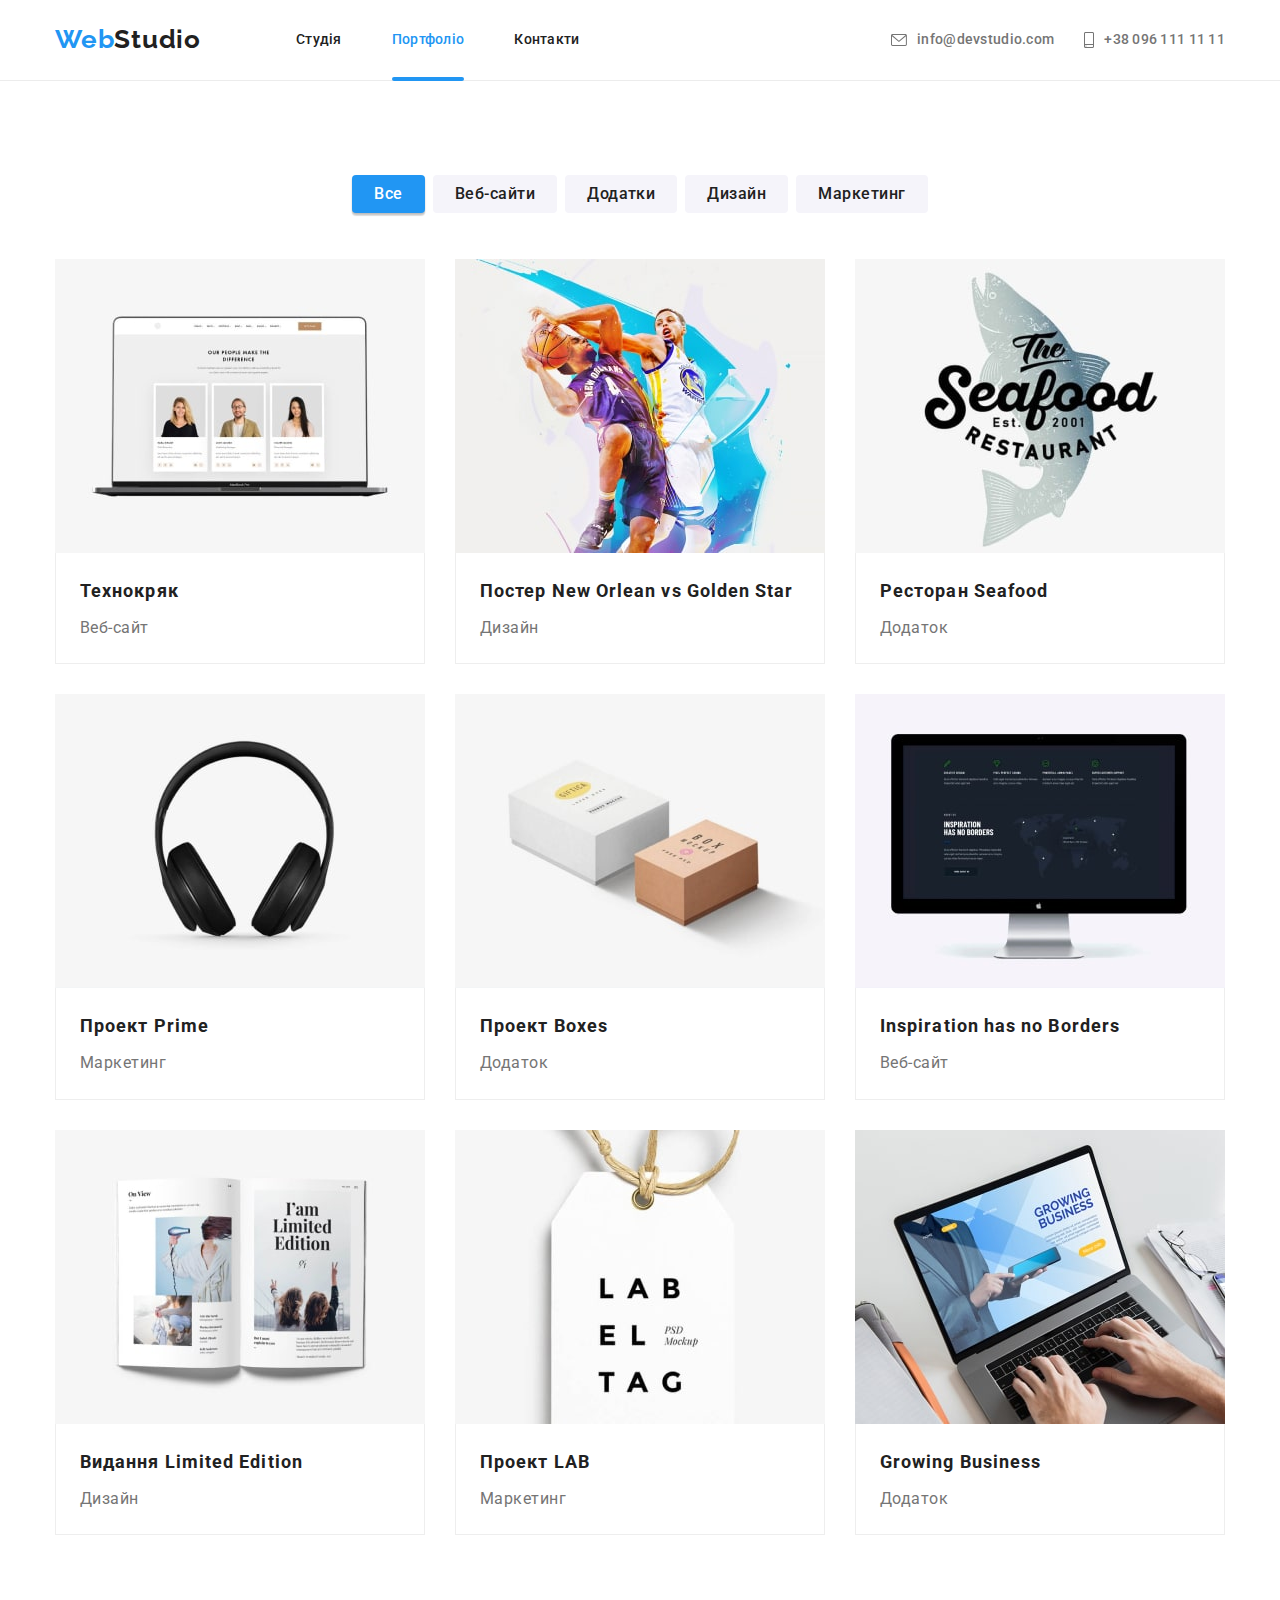
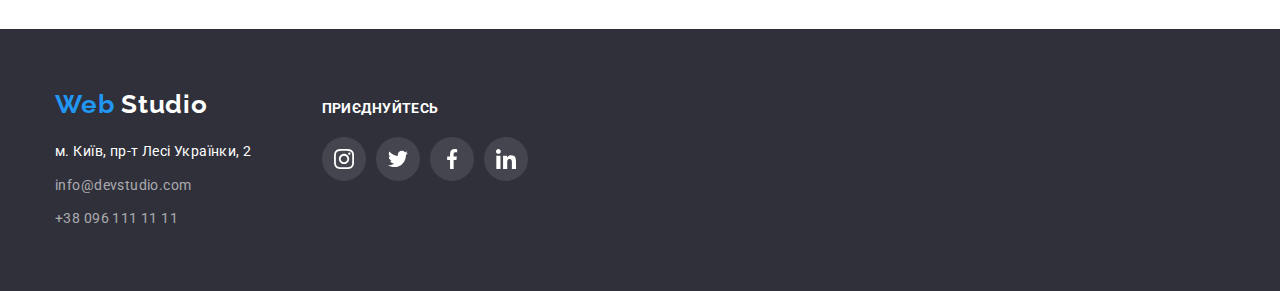
==== portfolio.html @ 866832ad "add markup" ====
<!DOCTYPE html>
<html lang="en">

<head>
    <meta charset="UTF-8" />
    <meta http-equiv="X-UA-Compatible" content="IE=edge" />
    <meta name="viewport" content="width=device-width, initial-scale=1.0" />
    <link rel="preconnect" href="https://fonts.googleapis.com" />
    <link rel="preconnect" href="https://fonts.gstatic.com" crossorigin />
    <link href="https://fonts.googleapis.com/css2?family=Raleway:wght@700&family=Roboto:wght@400;500;700;900&display=swap" rel="stylesheet" />
    <title>WebStudio-Portfolio</title>
    <link rel="stylesheet" href="https://cdnjs.cloudflare.com/ajax/libs/modern-normalize/1.1.0/modern-normalize.min.css" />

    <link rel="stylesheet" href="./css/styles.css" />
</head>

<body>
    <!-- Header -->
    <header class="header">
        <!-- Navigation -->
        <div class="container nav-container">
            <nav class="nav">
                <a href="./index.html" class="logo-header link">
                        Web<span class="logo-header-span">Studio</span>
                    </a>
                <ul class="nav-list list">
                    <li class="nav-item">
                        <a href="./index.html" class="nav-link link">
                                Студія
                            </a>
                    </li>
                    <li class="nav-item">
                        <a href="./portfolio.html" class="nav-link current link">
                                Портфоліо
                            </a>
                    </li>
                    <li class="nav-item">
                        <a href="#" class="nav-link link"> Контакти </a>
                    </li>
                </ul>
            </nav>

            <ul class="contact-nav list">
                <li class="contact-item">
                    <a href="mailto:info@devstudio.com" class="contact-link link">
                        <svg class="icon-header" width="16" height="12">
                                <use
                                    href="./images/icons.svg#icon-envelope"
                                ></use>
                            </svg> info@devstudio.com
                    </a>
                </li>
                <li class="contact-item">
                    <a href="tel:+380961111111" class="contact-link link">
                        <svg class="icon-header" width="10" height="16">
                                <use
                                    href="./images/icons.svg#icon-smartphone"
                                ></use>
                            </svg> +38 096 111 11 11
                    </a>
                </li>
            </ul>
        </div>
    </header>
    <!-- Main Content -->
    <main class="portfolio-main">
        <section class="portfolio section">
            <div class="container">
                <h1 class="visually-hidden">Портфоліо</h1>
                <ul class="filters list">
                    <li class="filters-item">
                        <button type="button" class="portfolio-btn current-btn">
                                Все
                            </button>
                    </li>
                    <li class="filters-item">
                        <button type="button" class="portfolio-btn">
                                Веб-сайти
                            </button>
                    </li>
                    <li class="filters-item">
                        <button type="button" class="portfolio-btn">
                                Додатки
                            </button>
                    </li>
                    <li class="filters-item">
                        <button type="button" class="portfolio-btn">
                                Дизайн
                            </button>
                    </li>
                    <li class="filters-item">
                        <button type="button" class="portfolio-btn">
                                Маркетинг
                            </button>
                    </li>
                </ul>

                <ul class="projects list">
                    <li class="projects-item">
                        <a href="" class="project-link link">
                            <div class="project-card">
                                <img src="./images/portfolio-img-1.jpg" alt="Пример веб-сайта" class="projects-photo" width="370" height="294" />
                                <p class="project-text">
                                    Ресурс пропонує комплексні пропозиції з різним рівнем функціоналу та сервісів. Все це дозволить відвідувачу отримати вичерпні відомості про компанію чи приватну особу.
                                </p>
                            </div>
                            <div class="item-wrap">
                                <h2 class="title">Технокряк</h2>
                                <p class="text">Веб-сайт</p>
                            </div>
                        </a>
                    </li>
                    <li class="projects-item">
                        <a href="" class="project-link link">
                            <div class="project-card">
                                <img src="./images/portfolio-img-2.jpg" alt="Баскетбольный постер" class="projects-photo" width="370" height="294" />
                                <p class="project-text">
                                    Lorem ipsum dolor sit amet consectetur adipisicing elit. Aut reiciendis tempore officiis id ipsa, fugiat similique ipsam voluptatum dolorem aperiam.
                                </p>
                            </div>
                            <div class="item-wrap">
                                <h2 class="title">
                                    Постер New Orlean vs Golden Star
                                </h2>
                                <p class="text">Дизайн</p>
                            </div>
                        </a>
                    </li>
                    <li class="projects-item">
                        <a href="" class="project-link link">
                            <div class="project-card">
                                <img src="./images/portfolio-img-3.jpg" alt="Лого ресторана Seafood" class="projects-photo" width="370" height="294" />
                                <p class="project-text">
                                    Lorem ipsum dolor sit amet consectetur adipisicing elit. Veniam sint aliquam nesciunt qui eveniet ea voluptatibus nostrum maxime dicta tempore?
                                </p>
                            </div>
                            <div class="item-wrap">
                                <h2 class="title">Ресторан Seafood</h2>
                                <p class="text">Додаток</p>
                            </div>
                        </a>
                    </li>
                    <li class="projects-item">
                        <a href="" class="project-link link">
                            <div class="project-card">
                                <img src="./images/portfolio-img-4.jpg" alt="Фото наушников" class="projects-photo" width="370" height="294" />
                                <p class="project-text">
                                    Lorem, ipsum dolor sit amet consectetur adipisicing elit. Cumque voluptates tempora odio nesciunt nostrum doloribus ex illo, laudantium quis odit.
                                </p>
                            </div>
                            <div class="item-wrap">
                                <h2 class="title">Проект Prime</h2>
                                <p class="text">Маркетинг</p>
                            </div>
                        </a>
                    </li>
                    <li class="projects-item">
                        <a href="" class="project-link link">
                            <div class="project-card">
                                <img src="./images/portfolio-img-5.jpg" alt="Фото коробок" class="projects-photo" width="370" height="294" />
                                <p class="project-text">
                                    Lorem ipsum dolor sit amet, consectetur adipisicing elit. Veniam delectus ipsam quidem, facilis similique aliquam commodi quis provident magni temporibus.
                                </p>
                            </div>
                            <div class="item-wrap">
                                <h2 class="title">Проект Boxes</h2>
                                <p class="text">Додаток</p>
                            </div>
                        </a>
                    </li>
                    <li class="projects-item">
                        <a href="" class="project-link link">
                            <div class="project-card">
                                <img src="./images/portfolio-img-6.jpg" alt="Монитор с открытым сайтом" class="projects-photo" width="370" height="294" />
                                <p class="project-text">
                                    Lorem ipsum dolor sit amet consectetur adipisicing elit. Rem quae aut veniam, odio dignissimos sed corrupti totam labore sint officiis!
                                </p>
                            </div>
                            <div class="item-wrap">
                                <h2 class="title">
                                    Inspiration has no Borders
                                </h2>
                                <p class="text">Веб-сайт</p>
                            </div>
                        </a>
                    </li>
                    <li class="projects-item">
                        <a href="" class="project-link link">
                            <div class="project-card">
                                <img src="./images/portfolio-img-7.jpg" alt="Фото открытого журнала" class="projects-photo" width="370" height="294" />
                                <p class="project-text">
                                    Lorem ipsum dolor sit, amet consectetur adipisicing elit. Temporibus odio numquam ipsam molestiae itaque pariatur vel quas fuga, ad nihil!
                                </p>
                            </div>
                            <div class="item-wrap">
                                <h2 class="title">
                                    Видання Limited Edition
                                </h2>
                                <p class="text">Дизайн</p>
                            </div>
                        </a>
                    </li>
                    <li class="projects-item">
                        <a href="" class="project-link link">
                            <div class="project-card">
                                <img src="./images/portfolio-img-8.jpg" alt="Бумажный ценник" class="projects-photo" width="370" height="294" />
                                <p class="project-text">
                                    Lorem ipsum dolor sit amet consectetur adipisicing elit. Explicabo exercitationem rem omnis. Doloremque dolorem eligendi eveniet adipisci cum voluptatem iusto!
                                </p>
                            </div>
                            <div class="item-wrap">
                                <h2 class="title">Проект LAB</h2>
                                <p class="text">Маркетинг</p>
                            </div>
                        </a>
                    </li>
                    <li class="projects-item">
                        <a href="" class="project-link link">
                            <div class="project-card">
                                <img src="./images/portfolio-img-9.jpg" alt="Мужские руки и ноутбук" class="projects-photo" width="370" height="294" />
                                <p class="project-text">
                                    Lorem ipsum dolor sit amet consectetur adipisicing elit. Eligendi magnam cupiditate consectetur sapiente voluptate facilis aspernatur nemo placeat quaerat et!
                                </p>
                            </div>
                            <div class="item-wrap">
                                <h2 class="title">Growing Business</h2>
                                <p class="text">Додаток</p>
                            </div>
                        </a>
                    </li>
                </ul>
            </div>
        </section>
    </main>
    <!-- Footer -->
    <footer class="footer">
        <div class="container">
            <div class="footer-wrap">
                <div class="adress-wrap">
                    <address class="address">
                            <a href="./index.html" class="logo-footer link">
                                Web
                                <span class="logo-footer-span">Studio</span>
                            </a>
                            <ul class="contacts list">
                                <li class="contacts-item">
                                    <a
                                        href="https://goo.gl/maps/u7yBzn2zctHJCY1Q6"
                                        target="_blank"
                                        class="post-address link"
                                        rel="noreferrer noopener nofollow "
                                    >
                                        м. Київ, пр-т Лесі Українки, 2
                                    </a>
                                </li>
                                <li class="contacts-item">
                                    <a
                                        href="mailto:info@devstudio.com "
                                        class="contact-item-link link"
                                    >
                                        info@devstudio.com
                                    </a>
                                </li>
                                <li class="contacts-item">
                                    <a
                                        href="tel:+380961111111"
                                        class="contact-item-link link"
                                    >
                                        +38 096 111 11 11
                                    </a>
                                </li>
                            </ul>
                        </address>
                </div>
                <div class="footer-soc-wrap">
                    <h2 class="footer-soc-title title">Приєднуйтесь</h2>
                    <ul class="footer-soc list">
                        <li class="footer-soc-item">
                            <a href="" class="footer-soc-link link">
                                <svg class="footer-soc-icon" width="20" height="20">
                                        <use
                                            href="./images/icons.svg#icon-instagram"
                                        ></use>
                                    </svg>
                            </a>
                        </li>
                        <li class="footer-soc-item">
                            <a href="" class="footer-soc-link link">
                                <svg class="footer-soc-icon" width="20" height="20">
                                        <use
                                            href="./images/icons.svg#icon-twitter"
                                        ></use>
                                    </svg>
                            </a>
                        </li>
                        <li class="footer-soc-item">
                            <a href="" class="footer-soc-link link">
                                <svg class="footer-soc-icon" width="20" height="20">
                                        <use
                                            href="./images/icons.svg#icon-facebook"
                                        ></use>
                                    </svg>
                            </a>
                        </li>
                        <li class="footer-soc-item">
                            <a href="" class="footer-soc-link link">
                                <svg class="footer-soc-icon" width="20" height="20">
                                        <use
                                            href="./images/icons.svg#icon-linkedin"
                                        ></use>
                                    </svg>
                            </a>
                        </li>
                    </ul>
                </div>
            </div>
        </div>
    </footer>
</body>

</html>
---- css/styles.css ----
:root {
    --brand-color: #2196f3;
    --btn-hover: #188ce8;
    --main-color: #212121;
    --second-color: #757575;
    --accent-color: #ffffff;
    --background: #2f303a;
    --foot-color: rgba(255, 255, 255, 0.6);
    --portfolio-bcg-color: #f5f4fa;
    --icon-social-color: #afb1b8;
    --backdrop-color: rgba(0, 0, 0, 0.2);
    --overflow-color: rgba(33, 150, 243, 0.9);
    --timing-duration: 250ms;
    --timing-function: cubic-bezier(0.4, 0, 0.2, 1);
}

body {
    font-family: "Roboto", sans-serif;
    font-style: normal;
    font-size: 14px;
    color: var(--main-color);
}

h1,
h2,
h3,
h4,
h5,
h6,
p {
    margin-top: 0;
    margin-bottom: 0;
}

ul,
ol {
    margin: 0;
    padding-left: 0;
}

img {
    display: block;
    max-width: 100%;
    height: auto;
}

.link {
    text-decoration: none;
    padding: 0;
}

.list {
    list-style: none;
}

.section {
    padding-top: 94px;
    padding-bottom: 94px;
}

.container {
    width: 100%;
    max-width: 1200px;
    padding-left: 15px;
    padding-right: 15px;
    margin: 0 auto;
}


/* Header */

.header {
    border-bottom: 1px solid #ececec;
}

.logo-header {
    font-family: "Raleway", sans-serif;
    font-style: Bold;
    font-weight: 700;
    font-size: 26px;
    line-height: 1.2;
    letter-spacing: 0.03em;
    color: var(--brand-color);
    padding: 24px 0 25px;
}

.logo-header-span {
    color: var(--main-color);
}

.nav-container {
    display: flex;
    align-items: center;
}

.nav {
    display: flex;
    align-items: center;
}

.nav-list {
    font-weight: 500;
    line-height: 1.14;
    letter-spacing: 0.02em;
    margin-left: 95px;
    display: flex;
    gap: 50px;
}

.nav-list .nav-item:last-child {
    margin-right: 0;
}

.contact-nav {
    margin-left: auto;
    display: flex;
    justify-content: space-between;
    gap: 30px;
}

.contact-link {
    font-weight: 500;
    line-height: 1.14;
    letter-spacing: 0.02em;
    color: var(--second-color);
    display: flex;
    align-items: center;
    padding: 10px 0;
    transition: color var(--timing-duration) var(--timing-function);
}

.icon-header {
    margin-right: 10px;
    fill: currentColor;
}

.nav-link {
    color: var(--main-color);
    display: inline-block;
    padding: 32px 0;
    transition: color var(--timing-duration) var(--timing-function);
}

.current {
    color: var(--brand-color);
    position: relative;
}

.current::after {
    position: absolute;
    content: "";
    width: 100%;
    height: 4px;
    border-radius: 2px;
    background-color: currentColor;
    left: 0;
    bottom: -1px;
}

.nav-link:hover,
.contact-link:hover,
.contact-item-link:hover,
.post-address:hover,
.nav-link:focus,
.contact-link:focus,
.contact-item-link:focus,
.post-address:focus {
    color: var(--brand-color);
}


/* Main */

.hero {
    max-width: 1600px;
    margin: 0 auto;
    background-image: linear-gradient(rgba(47, 48, 58, 0.4), rgba(47, 48, 58, 0.4)), url(../images/main-section-Img.jpg);
    background-repeat: no-repeat;
    background-size: cover;
    background-position: center;
    text-align: center;
    padding: 200px 0;
}

.hero-title {
    margin-bottom: 35px;
    font-weight: 900;
    font-size: 44px;
    line-height: 1.36;
    text-align: center;
    letter-spacing: 0.06em;
    text-transform: uppercase;
    color: var(--accent-color);
}

.btn-primary {
    background: var(--brand-color);
    box-shadow: 0px 4px 4px rgba(0, 0, 0, 0.15);
    border-radius: 4px;
    font-family: inherit;
    font-style: normal;
    font-weight: 700;
    font-size: 16px;
    line-height: 1.9;
    text-align: center;
    letter-spacing: 0.06em;
    color: var(--accent-color);
    padding: 10px 32px;
    transition: background-color var(--timing-duration) var(--timing-function);
}

.btn-primary:hover,
.btn-primary:focus {
    background-color: var(--btn-hover);
}

.backdrop {
    position: fixed;
    top: 0;
    left: 0;
    width: 100%;
    height: 100%;
    background-color: var(--backdrop-color);
    opacity: 1;
    transition: opacity var(--timing-duration) var(--timing-function), visibility var(--timing-duration) var(--timing-function);
}

.backdrop.is-hidden {
    visibility: hidden;
    opacity: 0;
    pointer-events: none;
}

.backdrop.is-hidden .modal {
    transform: translate(-50%, -50%) scale(0);
}

.modal {
    position: absolute;
    top: 50%;
    left: 50%;
    width: 528px;
    min-height: 581px;
    background-color: var(--accent-color);
    box-shadow: 0px 1px 3px rgba(0, 0, 0, 0.12), 0px 1px 1px rgba(0, 0, 0, 0.14), 0px 2px 1px rgba(0, 0, 0, 0.2);
    border-radius: 4px;
    transform: translate(-50%, -50%) scale(1);
    transition: transform var(--timing-duration) var(--timing-function);
}

.btn-close {
    position: absolute;
    display: flex;
    align-items: center;
    width: 30px;
    height: 30px;
    right: 8px;
    top: 8px;
    border-radius: 50%;
    background: var(--accent-color);
    border: 1px solid rgba(0, 0, 0, 0.1);
}


/* Features */

.features-list {
    display: flex;
    gap: 30px;
}

.visually-hidden {
    position: absolute;
    width: 1px;
    height: 1px;
    margin: -1px;
    border: 0;
    padding: 0;
    white-space: nowrap;
    clip-path: inset(100%);
    clip: rect(0 0 0 0);
    overflow: hidden;
}

.icon-thumb {
    display: flex;
    justify-content: center;
    align-items: center;
    height: 120px;
    margin-bottom: 30px;
    background: #f5f4fa;
    border-radius: 4px;
}

.features-list .title {
    font-size: 14px;
    font-weight: 700;
    line-height: 1.14;
    letter-spacing: 0.03em;
    text-transform: uppercase;
    margin-bottom: 10px;
}

.features-list .text {
    font-weight: 400;
    line-height: 1.7;
    letter-spacing: 0.03em;
    color: var(--second-color);
}


/* What we do */

.work {
    padding-top: 0;
}

.work-title {
    margin-bottom: 50px;
}

.work-list {
    display: flex;
    justify-content: center;
    gap: 30px;
}

.work-thumb {
    position: relative;
}

.work-subtitle {
    position: absolute;
    padding: 27px 0;
    font-weight: 700;
    font-size: 14px;
    line-height: 1.14;
    text-align: center;
    letter-spacing: 0.03em;
    text-transform: uppercase;
    color: var(--accent-color);
    width: 100%;
    height: 70px;
    background: rgba(47, 48, 58, 0.8);
    bottom: 0;
}


/* Our team */

.our-team {
    background-color: var(--portfolio-bcg-color);
}

.our-team-title {
    margin-bottom: 50px;
}

.team-list {
    display: flex;
    gap: 30px;
}

.team-item {
    /* margin-right: auto; */
    background: #ffffff;
    box-shadow: 0px 1px 3px rgba(0, 0, 0, 0.12), 0px 1px 1px rgba(0, 0, 0, 0.14), 0px 2px 1px rgba(0, 0, 0, 0.2);
    border-radius: 0px 0px 4px 4px;
}

.work-title,
.hero-title,
.our-team-title,
.clients-title {
    font-weight: 700;
    font-size: 36px;
    line-height: 1.17;
    text-align: center;
    letter-spacing: 0.03em;
}

.team-wrap {
    padding: 30px 32px;
}

.team-list .title {
    font-weight: 500;
    font-size: 16px;
    line-height: 1.19;
    text-align: center;
    letter-spacing: 0.03em;
    margin-bottom: 10px;
}

.team-list .text {
    font-weight: 400;
    font-size: 16px;
    line-height: 1.19;
    text-align: center;
    letter-spacing: 0.03em;
    color: var(--second-color);
    margin-bottom: 16px;
}

.team-soc {
    display: flex;
    justify-content: center;
    gap: 10px;
}

.team-soc-link {
    width: 44px;
    height: 44px;
    border-radius: 50%;
    background-color: var(--accent-color);
    display: flex;
    align-items: center;
    justify-content: center;
    color: var(--icon-social-color);
    transition: background-color var(--timing-duration) var(--timing-function), color var(--timing-duration) var(--timing-function);
}

.team-soc-icon {
    fill: currentColor;
}

.team-soc-link:hover {
    background-color: var(--brand-color);
    color: var(--accent-color);
}


/* Clients */

.clients-list {
    display: flex;
    gap: 30px;
    justify-content: center;
    margin-top: 50px;
}

.clients-link {
    width: 170px;
    height: 92px;
    border: 1px solid var(--icon-social-color);
    border-radius: 4px;
    color: var(--icon-social-color);
    display: flex;
    align-items: center;
    justify-content: center;
    transition: color var(--timing-duration) var(--timing-function), border var(--timing-duration) var(--timing-function);
}

.icon-client {
    fill: currentColor;
}

.clients-link:hover,
.client-link:focus {
    color: var(--brand-color);
    border: 1px solid var(--brand-color);
}


/* Footer */

.footer {
    padding: 60px 0;
    background-color: var(--background);
}

.address {
    font-style: normal;
}

.logo-footer {
    font-family: "Raleway", sans-serif;
    font-weight: 700;
    font-size: 26px;
    line-height: 1.19;
    letter-spacing: 0.03em;
    color: var(--brand-color);
    padding: 0;
}

.logo-footer-span {
    color: var(--accent-color);
}

.contacts {
    margin-top: 20px;
}

.contacts .contacts-item {
    margin-bottom: 10px;
}

.contacts .contacts-item:last-child {
    margin-bottom: 0;
}

.post-address {
    font-weight: 400;
    line-height: 1.7;
    letter-spacing: 0.03em;
    color: var(--accent-color);
    padding: 0;
}

.contact-item-link {
    font-weight: 400;
    line-height: 1.7;
    letter-spacing: 0.03em;
    color: var(--foot-color);
    padding: 0;
}

.footer-soc-title {
    font-weight: 700;
    font-size: 14px;
    line-height: 1.14;
    letter-spacing: 0.03em;
    text-transform: uppercase;
    color: var(--accent-color);
    margin-bottom: 20px;
}

.footer-soc {
    display: flex;
    gap: 10px;
}

.footer-soc-link {
    width: 44px;
    height: 44px;
    border-radius: 50%;
    background-color: rgba(255, 255, 255, 0.1);
    display: flex;
    align-items: center;
    justify-content: center;
    color: var(--accent-color);
    transition: background-color var(--timing-duration) var(--timing-function);
}

.footer-soc-icon {
    fill: currentColor;
}

.footer-soc-link:hover,
.footer-soc-link:focus {
    background-color: var(--brand-color);
}

.footer-soc-wrap {
    margin-top: 12px;
}

.footer-wrap {
    display: flex;
    gap: 70px;
}


/* portfolio css */

.filters {
    display: flex;
    justify-content: center;
    margin-bottom: 46px;
    gap: 8px;
}

.portfolio-btn {
    color: var(--main-color);
    background-color: var(--portfolio-bcg-color);
    border-radius: 4px;
    border-style: none;
    font-family: inherit;
    font-style: normal;
    font-weight: 500;
    font-size: 16px;
    line-height: 1.6;
    text-align: center;
    letter-spacing: 0.03em;
    cursor: pointer;
    padding: 6px 22px;
    transition: background-color var(--timing-duration) var(--timing-function), color var(--timing-duration) var(--timing-function), box-shadow var(--timing-duration) var(--timing-function);
}

.portfolio-btn:hover,
.portfolio-btn:focus,
.current-btn {
    background-color: var(--brand-color);
    color: var(--accent-color);
    box-shadow: 0px 3px 1px rgba(0, 0, 0, 0.1), 0px 1px 2px rgba(0, 0, 0, 0.08), 0px 2px 2px rgba(0, 0, 0, 0.12);
}

.projects .title {
    font-weight: 700;
    font-size: 18px;
    line-height: 2;
    letter-spacing: 0.06em;
    margin-bottom: 4px;
    color: var(--main-color);
}

.projects .text {
    font-weight: 400;
    font-size: 16px;
    line-height: 1.9;
    letter-spacing: 0.03em;
    color: var(--second-color);
}

.projects {
    display: flex;
    flex-wrap: wrap;
    gap: 30px;
}

.projects-item {
    width: calc((100% - 60px) / 3);
}

.project-card {
    position: relative;
    overflow: hidden;
}

.project-text {
    display: flex;
    align-items: center;
    top: 0;
    left: 0;
    position: absolute;
    font-weight: 400;
    font-size: 18px;
    line-height: 2;
    letter-spacing: 0.03em;
    padding: 63px 24px;
    color: var(--accent-color);
    background-color: var(--overflow-color);
    width: 100%;
    height: 100%;
    transform: translateY(100%);
    transition: transform var(--timing-duration) var(--timing-function);
}

.item-wrap {
    border-bottom: 1px solid #eeeeee;
    border-left: 1px solid #eeeeee;
    border-right: 1px solid #eeeeee;
    padding: 20px 24px;
}

.project-link {
    display: block;
    padding: 0;
    transition: box-shadow var(--timing-duration) var(--timing-function);
}

.project-link:hover,
.project-link:focus {
    box-shadow: 0px 1px 1px rgba(0, 0, 0, 0.12), 0px 4px 4px rgba(0, 0, 0, 0.06), 1px 4px 6px rgba(0, 0, 0, 0.16);
}

.projects-item:hover .project-text {
    transform: translateY(0%);
}
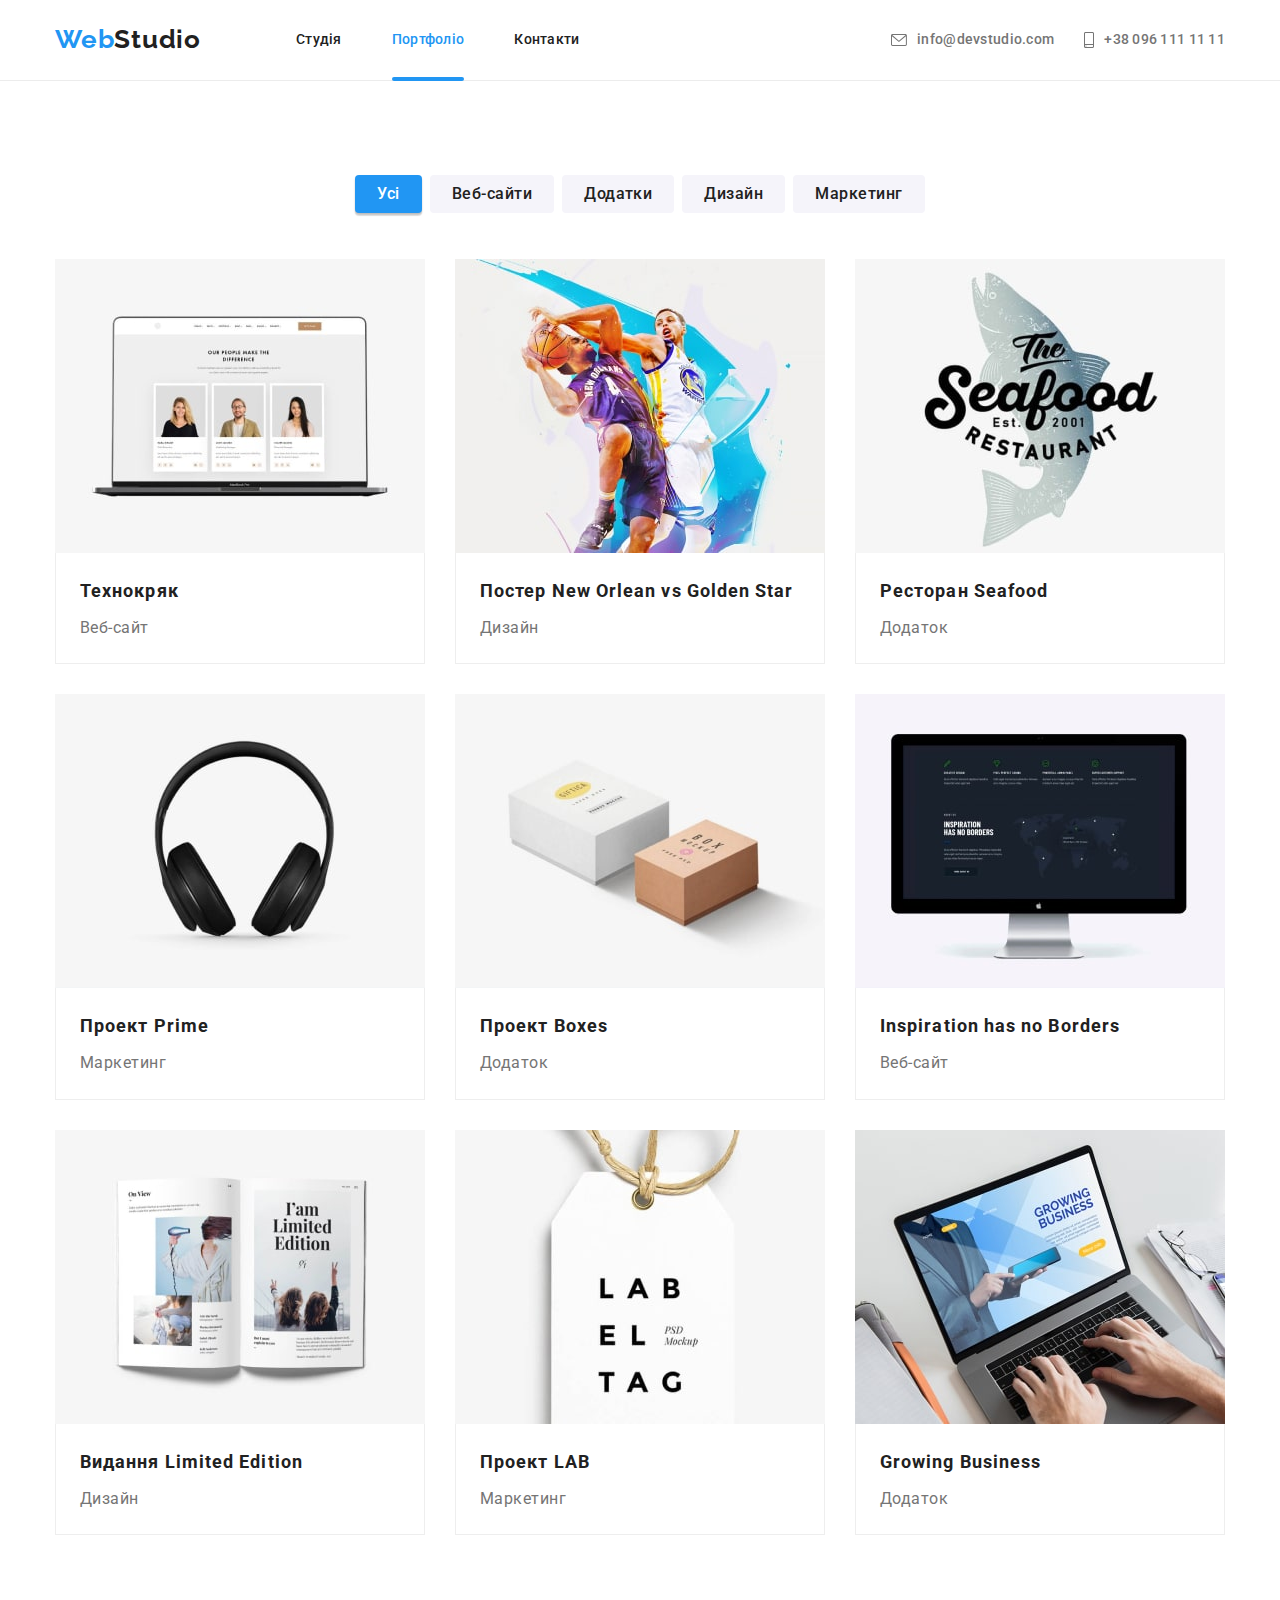
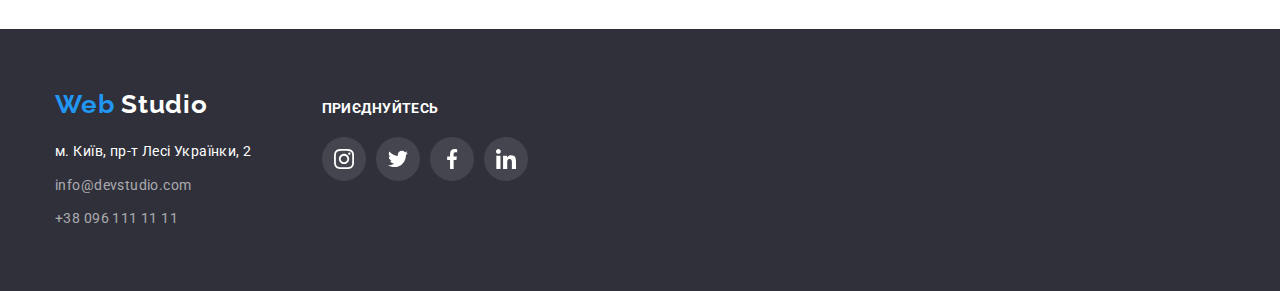
==== commit e8d9ae28: "Update portfolio.html" ====
--- a/portfolio.html
+++ b/portfolio.html
@@ -20,19 +20,13 @@
         <!-- Navigation -->
         <div class="container nav-container">
             <nav class="nav">
-                <a href="./index.html" class="logo-header link">
-                        Web<span class="logo-header-span">Studio</span>
-                    </a>
+                <a href="./index.html" class="logo-header link"> Web<span class="logo-header-span">Studio</span> </a>
                 <ul class="nav-list list">
                     <li class="nav-item">
-                        <a href="./index.html" class="nav-link link">
-                                Студія
-                            </a>
+                        <a href="./index.html" class="nav-link link"> Студія </a>
                     </li>
                     <li class="nav-item">
-                        <a href="./portfolio.html" class="nav-link current link">
-                                Портфоліо
-                            </a>
+                        <a href="./portfolio.html" class="nav-link current link"> Портфоліо </a>
                     </li>
                     <li class="nav-item">
                         <a href="#" class="nav-link link"> Контакти </a>
@@ -44,19 +38,15 @@
                 <li class="contact-item">
                     <a href="mailto:info@devstudio.com" class="contact-link link">
                         <svg class="icon-header" width="16" height="12">
-                                <use
-                                    href="./images/icons.svg#icon-envelope"
-                                ></use>
-                            </svg> info@devstudio.com
+                <use href="./images/icons.svg#icon-envelope"></use>
+              </svg> info@devstudio.com
                     </a>
                 </li>
                 <li class="contact-item">
                     <a href="tel:+380961111111" class="contact-link link">
                         <svg class="icon-header" width="10" height="16">
-                                <use
-                                    href="./images/icons.svg#icon-smartphone"
-                                ></use>
-                            </svg> +38 096 111 11 11
+                <use href="./images/icons.svg#icon-smartphone"></use>
+              </svg> +38 096 111 11 11
                     </a>
                 </li>
             </ul>
@@ -69,29 +59,19 @@
                 <h1 class="visually-hidden">Портфоліо</h1>
                 <ul class="filters list">
                     <li class="filters-item">
-                        <button type="button" class="portfolio-btn current-btn">
-                                Все
-                            </button>
-                    </li>
-                    <li class="filters-item">
-                        <button type="button" class="portfolio-btn">
-                                Веб-сайти
-                            </button>
-                    </li>
-                    <li class="filters-item">
-                        <button type="button" class="portfolio-btn">
-                                Додатки
-                            </button>
-                    </li>
-                    <li class="filters-item">
-                        <button type="button" class="portfolio-btn">
-                                Дизайн
-                            </button>
-                    </li>
-                    <li class="filters-item">
-                        <button type="button" class="portfolio-btn">
-                                Маркетинг
-                            </button>
+                        <button type="button" class="portfolio-btn current-btn">Усі</button>
+                    </li>
+                    <li class="filters-item">
+                        <button type="button" class="portfolio-btn">Веб-сайти</button>
+                    </li>
+                    <li class="filters-item">
+                        <button type="button" class="portfolio-btn">Додатки</button>
+                    </li>
+                    <li class="filters-item">
+                        <button type="button" class="portfolio-btn">Дизайн</button>
+                    </li>
+                    <li class="filters-item">
+                        <button type="button" class="portfolio-btn">Маркетинг</button>
                     </li>
                 </ul>
 
@@ -119,9 +99,7 @@
                                 </p>
                             </div>
                             <div class="item-wrap">
-                                <h2 class="title">
-                                    Постер New Orlean vs Golden Star
-                                </h2>
+                                <h2 class="title">Постер New Orlean vs Golden Star</h2>
                                 <p class="text">Дизайн</p>
                             </div>
                         </a>
@@ -177,9 +155,7 @@
                                 </p>
                             </div>
                             <div class="item-wrap">
-                                <h2 class="title">
-                                    Inspiration has no Borders
-                                </h2>
+                                <h2 class="title">Inspiration has no Borders</h2>
                                 <p class="text">Веб-сайт</p>
                             </div>
                         </a>
@@ -193,9 +169,7 @@
                                 </p>
                             </div>
                             <div class="item-wrap">
-                                <h2 class="title">
-                                    Видання Limited Edition
-                                </h2>
+                                <h2 class="title">Видання Limited Edition</h2>
                                 <p class="text">Дизайн</p>
                             </div>
                         </a>
@@ -238,39 +212,29 @@
             <div class="footer-wrap">
                 <div class="adress-wrap">
                     <address class="address">
-                            <a href="./index.html" class="logo-footer link">
-                                Web
-                                <span class="logo-footer-span">Studio</span>
-                            </a>
-                            <ul class="contacts list">
-                                <li class="contacts-item">
-                                    <a
-                                        href="https://goo.gl/maps/u7yBzn2zctHJCY1Q6"
-                                        target="_blank"
-                                        class="post-address link"
-                                        rel="noreferrer noopener nofollow "
-                                    >
-                                        м. Київ, пр-т Лесі Українки, 2
-                                    </a>
-                                </li>
-                                <li class="contacts-item">
-                                    <a
-                                        href="mailto:info@devstudio.com "
-                                        class="contact-item-link link"
-                                    >
-                                        info@devstudio.com
-                                    </a>
-                                </li>
-                                <li class="contacts-item">
-                                    <a
-                                        href="tel:+380961111111"
-                                        class="contact-item-link link"
-                                    >
-                                        +38 096 111 11 11
-                                    </a>
-                                </li>
-                            </ul>
-                        </address>
+              <a href="./index.html" class="logo-footer link">
+                Web
+                <span class="logo-footer-span">Studio</span>
+              </a>
+              <ul class="contacts list">
+                <li class="contacts-item">
+                  <a
+                    href="https://goo.gl/maps/u7yBzn2zctHJCY1Q6"
+                    target="_blank"
+                    class="post-address link"
+                    rel="noreferrer noopener nofollow "
+                  >
+                    м. Київ, пр-т Лесі Українки, 2
+                  </a>
+                </li>
+                <li class="contacts-item">
+                  <a href="mailto:info@devstudio.com " class="contact-item-link link"> info@devstudio.com </a>
+                </li>
+                <li class="contacts-item">
+                  <a href="tel:+380961111111" class="contact-item-link link"> +38 096 111 11 11 </a>
+                </li>
+              </ul>
+            </address>
                 </div>
                 <div class="footer-soc-wrap">
                     <h2 class="footer-soc-title title">Приєднуйтесь</h2>
@@ -278,37 +242,29 @@
                         <li class="footer-soc-item">
                             <a href="" class="footer-soc-link link">
                                 <svg class="footer-soc-icon" width="20" height="20">
-                                        <use
-                                            href="./images/icons.svg#icon-instagram"
-                                        ></use>
-                                    </svg>
-                            </a>
-                        </li>
-                        <li class="footer-soc-item">
-                            <a href="" class="footer-soc-link link">
-                                <svg class="footer-soc-icon" width="20" height="20">
-                                        <use
-                                            href="./images/icons.svg#icon-twitter"
-                                        ></use>
-                                    </svg>
-                            </a>
-                        </li>
-                        <li class="footer-soc-item">
-                            <a href="" class="footer-soc-link link">
-                                <svg class="footer-soc-icon" width="20" height="20">
-                                        <use
-                                            href="./images/icons.svg#icon-facebook"
-                                        ></use>
-                                    </svg>
-                            </a>
-                        </li>
-                        <li class="footer-soc-item">
-                            <a href="" class="footer-soc-link link">
-                                <svg class="footer-soc-icon" width="20" height="20">
-                                        <use
-                                            href="./images/icons.svg#icon-linkedin"
-                                        ></use>
-                                    </svg>
+                    <use href="./images/icons.svg#icon-instagram"></use>
+                  </svg>
+                            </a>
+                        </li>
+                        <li class="footer-soc-item">
+                            <a href="" class="footer-soc-link link">
+                                <svg class="footer-soc-icon" width="20" height="20">
+                    <use href="./images/icons.svg#icon-twitter"></use>
+                  </svg>
+                            </a>
+                        </li>
+                        <li class="footer-soc-item">
+                            <a href="" class="footer-soc-link link">
+                                <svg class="footer-soc-icon" width="20" height="20">
+                    <use href="./images/icons.svg#icon-facebook"></use>
+                  </svg>
+                            </a>
+                        </li>
+                        <li class="footer-soc-item">
+                            <a href="" class="footer-soc-link link">
+                                <svg class="footer-soc-icon" width="20" height="20">
+                    <use href="./images/icons.svg#icon-linkedin"></use>
+                  </svg>
                             </a>
                         </li>
                     </ul>
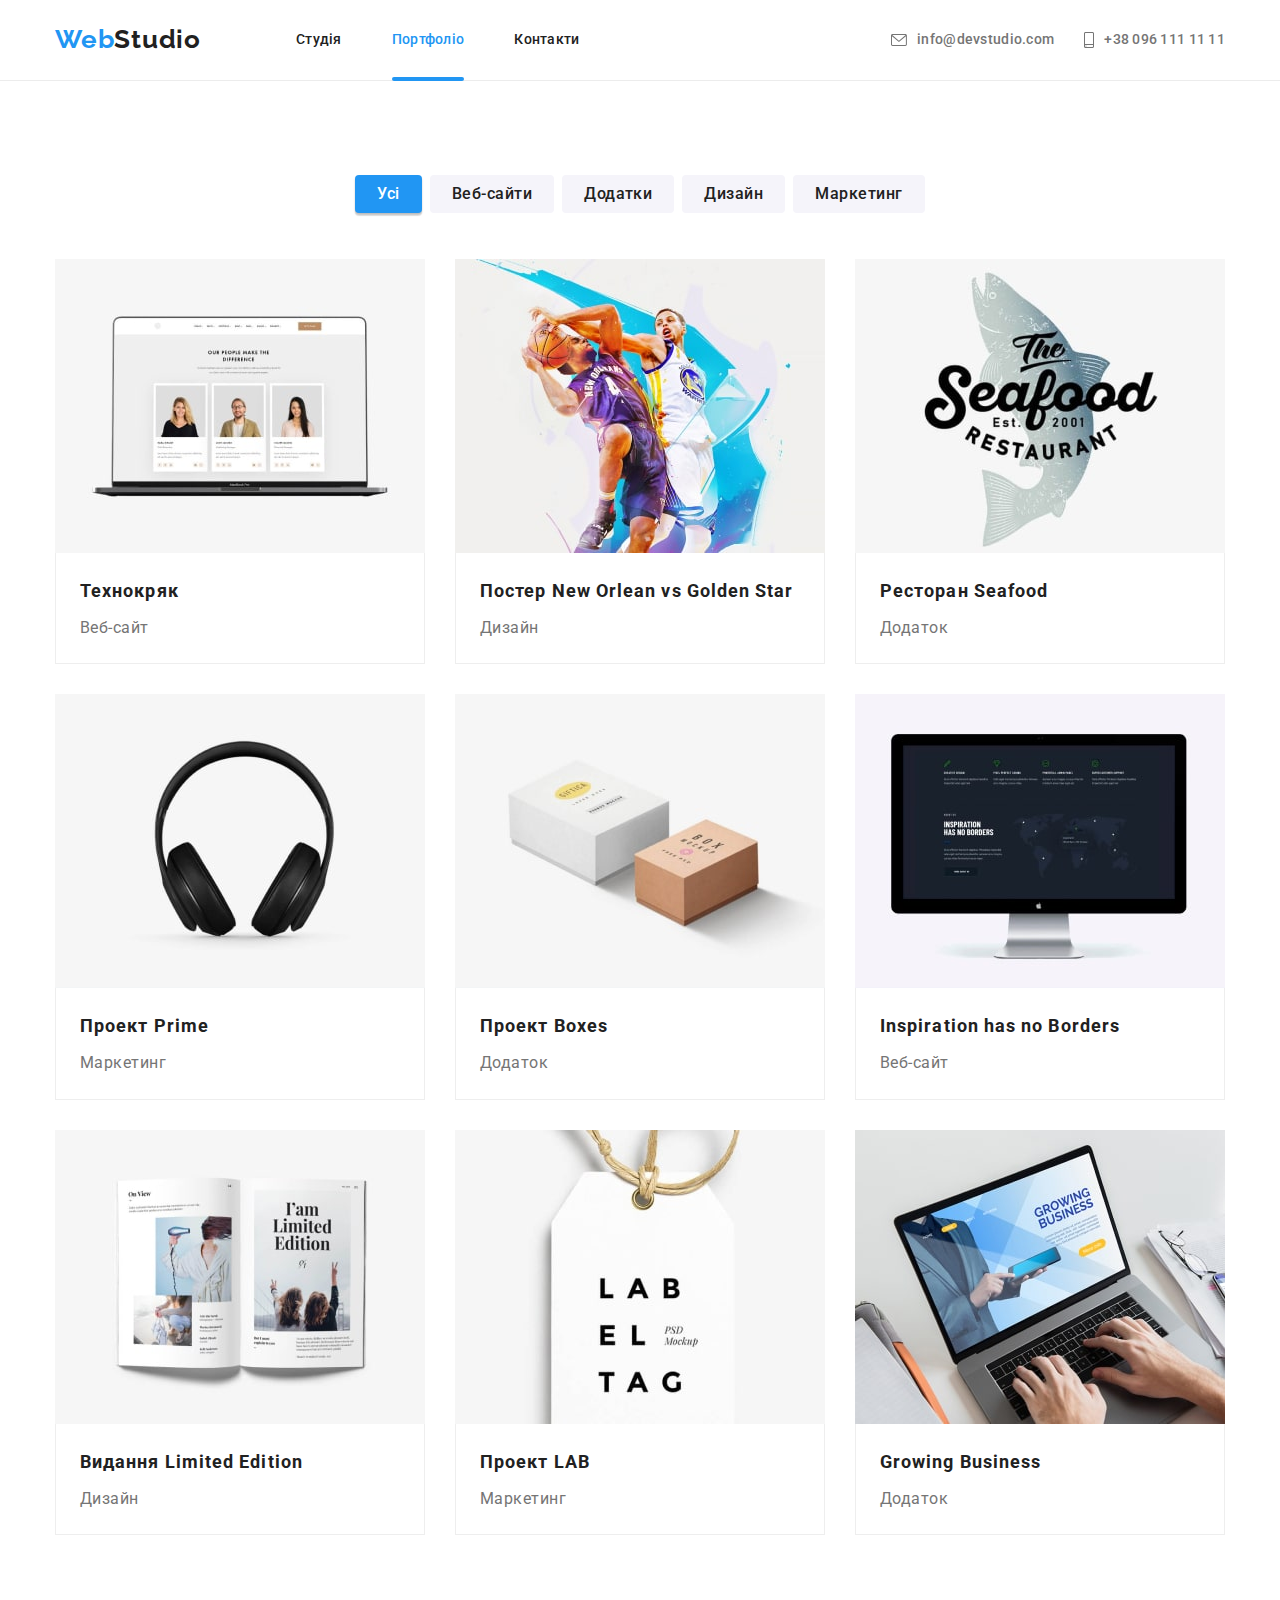
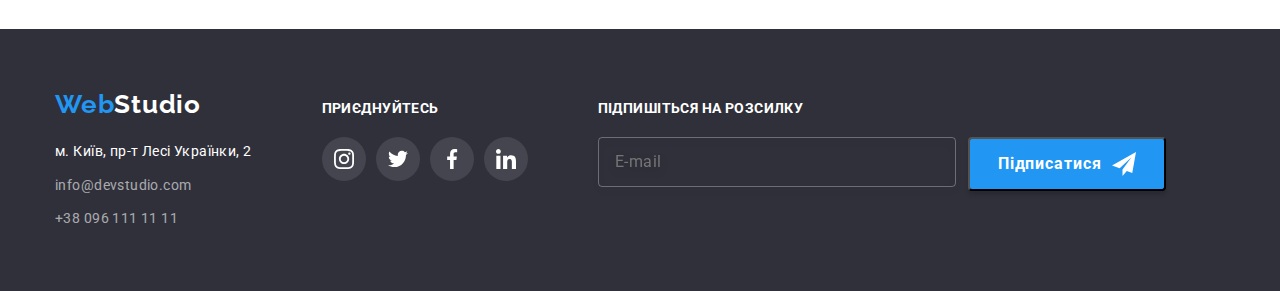
==== commit cd8eb072: "add subscribe form in footer" ====
--- a/portfolio.html
+++ b/portfolio.html
@@ -212,10 +212,7 @@
             <div class="footer-wrap">
                 <div class="adress-wrap">
                     <address class="address">
-              <a href="./index.html" class="logo-footer link">
-                Web
-                <span class="logo-footer-span">Studio</span>
-              </a>
+              <a href="./index.html" class="logo-footer link"> Web<span class="logo-footer-span">Studio</span> </a>
               <ul class="contacts list">
                 <li class="contacts-item">
                   <a
@@ -269,6 +266,22 @@
                         </li>
                     </ul>
                 </div>
+                <div class="subscribe-wrap">
+                    <h2 class="subscribe-title">Підпишіться на розсилку</h2>
+                    <ul class="subscribe-form list">
+                        <li class="subcribe-item">
+                            <input class="email-input" type="text" placeholder="E-mail" />
+                        </li>
+                        <li class="subscribe-item">
+                            <button class="btn-send" type="button">
+                  Підписатися
+                  <svg class="btn-send-icon" width="24" height="24">
+                    <use href="./images/icons.svg#icon-icon-send"></use>
+                  </svg>
+                </button>
+                        </li>
+                    </ul>
+                </div>
             </div>
         </div>
     </footer>
--- a/css/styles.css
+++ b/css/styles.css
@@ -515,7 +515,8 @@
     padding: 0;
 }
 
-.footer-soc-title {
+.footer-soc-title,
+.subscribe-title {
     font-weight: 700;
     font-size: 14px;
     line-height: 1.14;
@@ -558,6 +559,72 @@
 .footer-wrap {
     display: flex;
     gap: 70px;
+}
+
+.subscribe-wrap {
+    margin-top: 12px;
+}
+
+.subscribe-form {
+    display: flex;
+    gap: 12px;
+    margin-top: 20px;
+}
+
+.email-input {
+    width: 358px;
+    height: 50px;
+    border: 1px solid rgba(255, 255, 255, 0.3);
+    filter: drop-shadow(0px 4px 4px rgba(0, 0, 0, 0.15));
+    border-radius: 4px;
+    font-family: inherit;
+    font-style: normal;
+    font-weight: 400;
+    font-size: 16px;
+    line-height: 1.25;
+    letter-spacing: 0.03em;
+    color: rgba(255, 255, 255, 0.6);
+    background-color: transparent;
+    display: flex;
+    align-items: center;
+    padding-left: 16px;
+}
+
+
+/* .email-input :active {
+    border: 1px solid rgba(33, 150, 243, 0);
+    filter: drop-shadow(0px 4px 4px rgba(0, 0, 0, 0.15));
+    border-radius: 4px;
+} */
+
+.btn-send {
+    background-color: var(--brand-color);
+    box-shadow: 0px 4px 4px rgba(0, 0, 0, 0.15);
+    border-radius: 4px;
+    font-family: inherit;
+    font-style: normal;
+    font-weight: 700;
+    font-size: 16px;
+    line-height: 1.875;
+    display: flex;
+    align-items: center;
+    text-align: center;
+    letter-spacing: 0.06em;
+    color: var(--accent-color);
+    padding: 10px 28px;
+    transition: background-color var(--timing-duration) var(--timing-function);
+}
+
+.btn-send-icon {
+    fill: currentColor;
+    margin-left: 10px;
+}
+
+.btn-send:hover,
+.btn-send:focus {
+    background-color: var(--btn-hover);
+    box-shadow: 0px 4px 4px rgba(0, 0, 0, 0.15);
+    border-radius: 4px;
 }
 
 
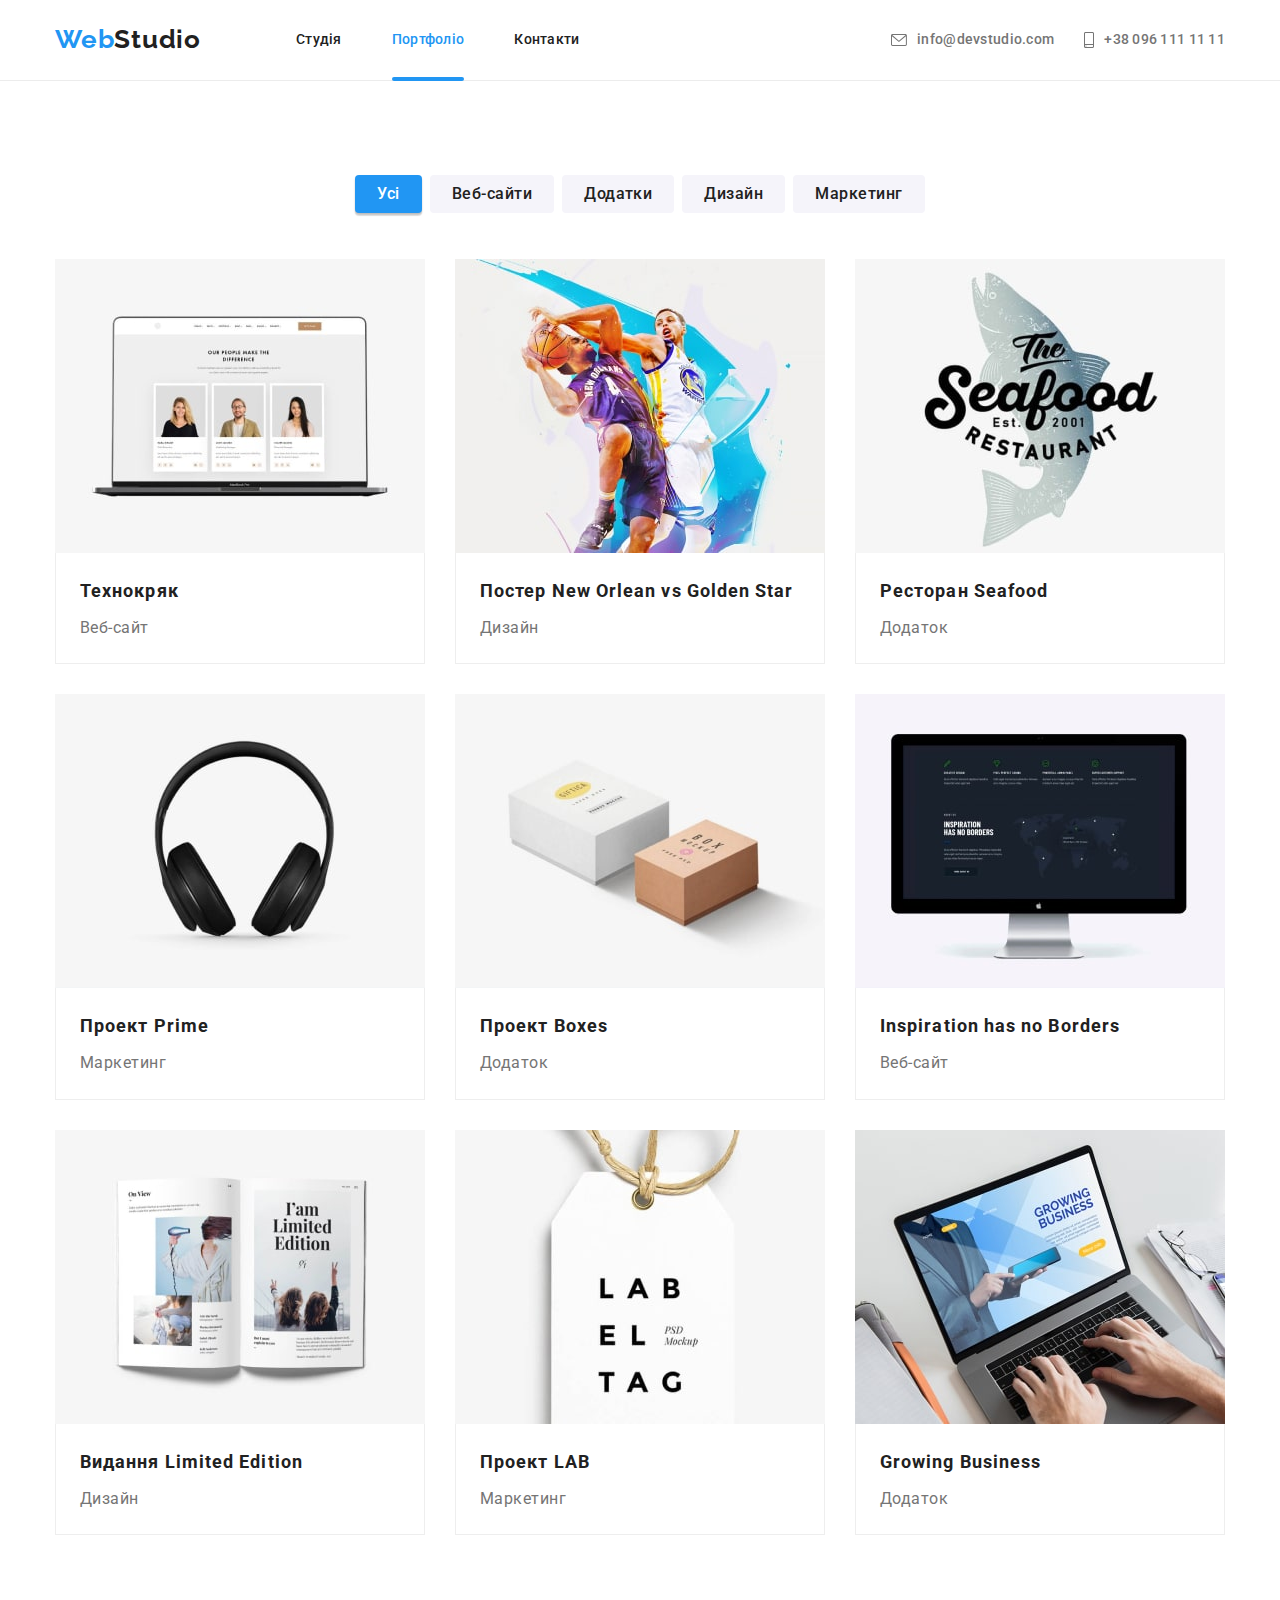
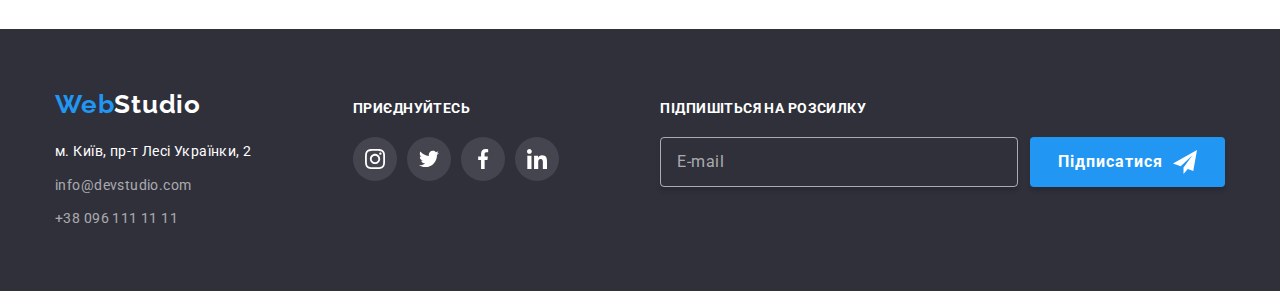
==== commit b0f17342: "correct mistakes" ====
--- a/portfolio.html
+++ b/portfolio.html
@@ -268,19 +268,15 @@
                 </div>
                 <div class="subscribe-wrap">
                     <h2 class="subscribe-title">Підпишіться на розсилку</h2>
-                    <ul class="subscribe-form list">
-                        <li class="subcribe-item">
-                            <input class="email-input" type="text" placeholder="E-mail" />
-                        </li>
-                        <li class="subscribe-item">
-                            <button class="btn-send" type="button">
-                  Підписатися
-                  <svg class="btn-send-icon" width="24" height="24">
-                    <use href="./images/icons.svg#icon-icon-send"></use>
-                  </svg>
-                </button>
-                        </li>
-                    </ul>
+                    <form class="subscribe-form">
+                        <input class="email-input" name="user-email" type="email" placeholder="E-mail" />
+                        <button class="btn-send" type="submit">
+                Підписатися
+                <svg class="btn-send-icon" width="24" height="24">
+                  <use href="./images/icons.svg#icon-icon-send"></use>
+                </svg>
+              </button>
+                    </form>
                 </div>
             </div>
         </div>
--- a/css/styles.css
+++ b/css/styles.css
@@ -214,6 +214,497 @@
     background-color: var(--btn-hover);
 }
 
+
+/* Features */
+
+.features-list {
+    display: flex;
+    gap: 30px;
+}
+
+.visually-hidden {
+    position: absolute;
+    width: 1px;
+    height: 1px;
+    margin: -1px;
+    border: 0;
+    padding: 0;
+    white-space: nowrap;
+    clip-path: inset(100%);
+    clip: rect(0 0 0 0);
+    overflow: hidden;
+}
+
+.icon-thumb {
+    display: flex;
+    justify-content: center;
+    align-items: center;
+    height: 120px;
+    margin-bottom: 30px;
+    background: var(--portfolio-bcg-color);
+    border-radius: 4px;
+}
+
+.features-list .title {
+    font-size: 14px;
+    font-weight: 700;
+    line-height: 1.14;
+    letter-spacing: 0.03em;
+    text-transform: uppercase;
+    margin-bottom: 10px;
+}
+
+.features-list .text {
+    font-weight: 400;
+    line-height: 1.7;
+    letter-spacing: 0.03em;
+    color: var(--second-color);
+}
+
+
+/* What we do */
+
+.work {
+    padding-top: 0;
+}
+
+.work-title {
+    margin-bottom: 50px;
+}
+
+.work-list {
+    display: flex;
+    justify-content: center;
+    gap: 30px;
+}
+
+.work-thumb {
+    position: relative;
+}
+
+.work-subtitle {
+    position: absolute;
+    padding: 27px 0;
+    font-weight: 700;
+    font-size: 14px;
+    line-height: 1.14;
+    text-align: center;
+    letter-spacing: 0.03em;
+    text-transform: uppercase;
+    color: var(--accent-color);
+    width: 100%;
+    height: 70px;
+    background: rgba(47, 48, 58, 0.8);
+    bottom: 0;
+}
+
+
+/* Our team */
+
+.our-team {
+    background-color: var(--portfolio-bcg-color);
+}
+
+.our-team-title {
+    margin-bottom: 50px;
+}
+
+.team-list {
+    display: flex;
+    gap: 30px;
+}
+
+.team-item {
+    /* margin-right: auto; */
+    background: var(--accent-color);
+    box-shadow: 0px 1px 3px rgba(0, 0, 0, 0.12), 0px 1px 1px rgba(0, 0, 0, 0.14), 0px 2px 1px rgba(0, 0, 0, 0.2);
+    border-radius: 0px 0px 4px 4px;
+}
+
+.work-title,
+.hero-title,
+.our-team-title,
+.clients-title {
+    font-weight: 700;
+    font-size: 36px;
+    line-height: 1.17;
+    text-align: center;
+    letter-spacing: 0.03em;
+}
+
+.team-wrap {
+    padding: 30px 32px;
+}
+
+.team-list .title {
+    font-weight: 500;
+    font-size: 16px;
+    line-height: 1.19;
+    text-align: center;
+    letter-spacing: 0.03em;
+    margin-bottom: 10px;
+}
+
+.team-list .text {
+    font-weight: 400;
+    font-size: 16px;
+    line-height: 1.19;
+    text-align: center;
+    letter-spacing: 0.03em;
+    color: var(--second-color);
+    margin-bottom: 16px;
+}
+
+.team-soc {
+    display: flex;
+    justify-content: center;
+    gap: 10px;
+}
+
+.team-soc-link {
+    width: 44px;
+    height: 44px;
+    border-radius: 50%;
+    background-color: var(--accent-color);
+    display: flex;
+    align-items: center;
+    justify-content: center;
+    color: var(--icon-social-color);
+    transition: background-color var(--timing-duration) var(--timing-function), color var(--timing-duration) var(--timing-function);
+}
+
+.team-soc-icon {
+    fill: currentColor;
+}
+
+.team-soc-link:hover {
+    background-color: var(--brand-color);
+    color: var(--accent-color);
+}
+
+
+/* Clients */
+
+.clients-list {
+    display: flex;
+    gap: 30px;
+    justify-content: center;
+    margin-top: 50px;
+}
+
+.clients-link {
+    width: 170px;
+    height: 92px;
+    border: 1px solid var(--icon-social-color);
+    border-radius: 4px;
+    color: var(--icon-social-color);
+    display: flex;
+    align-items: center;
+    justify-content: center;
+    transition: color var(--timing-duration) var(--timing-function), border var(--timing-duration) var(--timing-function);
+}
+
+.icon-client {
+    fill: currentColor;
+}
+
+.clients-link:hover,
+.client-link:focus {
+    color: var(--brand-color);
+    border: 1px solid var(--brand-color);
+}
+
+
+/* Footer */
+
+.footer {
+    padding: 60px 0;
+    background-color: var(--background);
+}
+
+
+/* Address */
+
+.address {
+    font-style: normal;
+}
+
+.logo-footer {
+    font-family: "Raleway", sans-serif;
+    font-weight: 700;
+    font-size: 26px;
+    line-height: 1.19;
+    letter-spacing: 0.03em;
+    color: var(--brand-color);
+    padding: 0;
+}
+
+.logo-footer-span {
+    color: var(--accent-color);
+}
+
+.contacts {
+    margin-top: 20px;
+}
+
+.contacts .contacts-item {
+    margin-bottom: 10px;
+}
+
+.contacts .contacts-item:last-child {
+    margin-bottom: 0;
+}
+
+.post-address {
+    font-weight: 400;
+    line-height: 1.7;
+    letter-spacing: 0.03em;
+    color: var(--accent-color);
+    padding: 0;
+}
+
+.contact-item-link {
+    font-weight: 400;
+    line-height: 1.7;
+    letter-spacing: 0.03em;
+    color: var(--foot-color);
+    padding: 0;
+}
+
+.footer-soc-title,
+.subscribe-title {
+    font-weight: 700;
+    font-size: 14px;
+    line-height: 1.14;
+    letter-spacing: 0.03em;
+    text-transform: uppercase;
+    color: var(--accent-color);
+    margin-bottom: 20px;
+}
+
+
+/* Social contacts */
+
+.footer-soc {
+    display: flex;
+    gap: 10px;
+}
+
+.footer-soc-link {
+    width: 44px;
+    height: 44px;
+    border-radius: 50%;
+    background-color: rgba(255, 255, 255, 0.1);
+    display: flex;
+    align-items: center;
+    justify-content: center;
+    color: var(--accent-color);
+    transition: background-color var(--timing-duration) var(--timing-function);
+}
+
+.footer-soc-icon {
+    fill: currentColor;
+}
+
+.footer-soc-link:hover,
+.footer-soc-link:focus {
+    background-color: var(--brand-color);
+}
+
+.footer-soc-wrap {
+    margin-top: 12px;
+    /* margin-left: 70px; */
+}
+
+.footer-wrap {
+    display: flex;
+    justify-content: space-between;
+}
+
+
+/* Subscribe */
+
+.subscribe-wrap {
+    margin-top: 12px;
+}
+
+.subscribe-form {
+    display: flex;
+    gap: 12px;
+    margin-top: 20px;
+}
+
+.email-input {
+    width: 358px;
+    height: 50px;
+    border: 1px solid var(--foot-color);
+    box-shadow: 0px 4px 4px rgba(0, 0, 0, 0.15);
+    border-radius: 4px;
+    font-family: inherit;
+    font-style: normal;
+    font-weight: 400;
+    font-size: 16px;
+    line-height: 1.25;
+    letter-spacing: 0.03em;
+    color: var(--accent-color);
+    background-color: transparent;
+    display: flex;
+    align-items: center;
+    padding-left: 16px;
+}
+
+.email-input::placeholder {
+    color: var(--foot-color);
+}
+
+.email-input:focus {
+    outline: none;
+    border: 1px solid var(--overflow-color);
+}
+
+.btn-send {
+    background-color: var(--brand-color);
+    box-shadow: 0px 4px 4px rgba(0, 0, 0, 0.15);
+    border-radius: 4px;
+    border: none;
+    font-family: inherit;
+    font-style: normal;
+    font-weight: 700;
+    font-size: 16px;
+    line-height: 1.875;
+    display: flex;
+    align-items: center;
+    text-align: center;
+    letter-spacing: 0.06em;
+    color: var(--accent-color);
+    padding: 10px 28px;
+    transition: background-color var(--timing-duration) var(--timing-function);
+}
+
+.btn-send-icon {
+    fill: currentColor;
+    margin-left: 10px;
+}
+
+.btn-send:hover,
+.btn-send:focus {
+    background-color: var(--btn-hover);
+}
+
+
+/* portfolio css */
+
+.filters {
+    display: flex;
+    justify-content: center;
+    margin-bottom: 46px;
+    gap: 8px;
+}
+
+.portfolio-btn {
+    color: var(--main-color);
+    background-color: var(--portfolio-bcg-color);
+    border-radius: 4px;
+    border-style: none;
+    font-family: inherit;
+    font-style: normal;
+    font-weight: 500;
+    font-size: 16px;
+    line-height: 1.6;
+    text-align: center;
+    letter-spacing: 0.03em;
+    cursor: pointer;
+    padding: 6px 22px;
+    transition: background-color var(--timing-duration) var(--timing-function), color var(--timing-duration) var(--timing-function), box-shadow var(--timing-duration) var(--timing-function);
+}
+
+.portfolio-btn:hover,
+.portfolio-btn:focus,
+.current-btn {
+    background-color: var(--brand-color);
+    color: var(--accent-color);
+    box-shadow: 0px 3px 1px rgba(0, 0, 0, 0.1), 0px 1px 2px rgba(0, 0, 0, 0.08), 0px 2px 2px rgba(0, 0, 0, 0.12);
+}
+
+.projects .title {
+    font-weight: 700;
+    font-size: 18px;
+    line-height: 2;
+    letter-spacing: 0.06em;
+    margin-bottom: 4px;
+    color: var(--main-color);
+}
+
+.projects .text {
+    font-weight: 400;
+    font-size: 16px;
+    line-height: 1.9;
+    letter-spacing: 0.03em;
+    color: var(--second-color);
+}
+
+.projects {
+    display: flex;
+    flex-wrap: wrap;
+    gap: 30px;
+}
+
+.projects-item {
+    width: calc((100% - 60px) / 3);
+}
+
+.project-card {
+    position: relative;
+    overflow: hidden;
+}
+
+.project-text {
+    display: flex;
+    align-items: center;
+    top: 0;
+    left: 0;
+    position: absolute;
+    font-weight: 400;
+    font-size: 18px;
+    line-height: 2;
+    letter-spacing: 0.03em;
+    padding: 63px 24px;
+    color: var(--accent-color);
+    background-color: var(--overflow-color);
+    width: 100%;
+    height: 100%;
+    transform: translateY(100%);
+    transition: transform var(--timing-duration) var(--timing-function);
+}
+
+.item-wrap {
+    border-bottom: 1px solid #eeeeee;
+    border-left: 1px solid #eeeeee;
+    border-right: 1px solid #eeeeee;
+    padding: 20px 24px;
+}
+
+.project-link {
+    display: block;
+    padding: 0;
+    transition: box-shadow var(--timing-duration) var(--timing-function);
+}
+
+.project-link:hover,
+.project-link:focus {
+    box-shadow: 0px 1px 1px rgba(0, 0, 0, 0.12), 0px 4px 4px rgba(0, 0, 0, 0.06), 1px 4px 6px rgba(0, 0, 0, 0.16);
+}
+
+.projects-item:hover .project-text {
+    transform: translateY(0%);
+}
+
+
+/* Modal & backdrop */
+
+
+/* Backdrop */
+
 .backdrop {
     position: fixed;
     top: 0;
@@ -234,6 +725,9 @@
 .backdrop.is-hidden .modal {
     transform: translate(-50%, -50%) scale(0);
 }
+
+
+/* Modal window */
 
 .modal {
     position: absolute;
@@ -246,359 +740,184 @@
     border-radius: 4px;
     transform: translate(-50%, -50%) scale(1);
     transition: transform var(--timing-duration) var(--timing-function);
+    padding: 40px;
+}
+
+
+/* Button close modal */
+
+.btn-close-wrap {
+    position: absolute;
+    right: 8px;
+    top: 8px;
 }
 
 .btn-close {
-    position: absolute;
-    display: flex;
+    display: flex;
+    justify-content: center;
     align-items: center;
     width: 30px;
     height: 30px;
-    right: 8px;
-    top: 8px;
     border-radius: 50%;
     background: var(--accent-color);
     border: 1px solid rgba(0, 0, 0, 0.1);
-}
-
-
-/* Features */
-
-.features-list {
-    display: flex;
-    gap: 30px;
-}
-
-.visually-hidden {
+    transition: color var(--timing-duration) var(--timing-function);
+}
+
+.btn-close:hover,
+.btn-close:focus {
+    color: var(--btn-hover);
+}
+
+
+/* Modal Form */
+
+.modal-icon-close {
+    fill: currentColor;
+}
+
+.modal-title {
+    font-weight: 700;
+    font-size: 20px;
+    line-height: 1.15;
+    text-align: center;
+    letter-spacing: 0.03em;
+    margin-bottom: 30px;
+}
+
+.modal-form {
+    width: 448px;
+}
+
+.modal-field {
+    margin-bottom: 10px;
+}
+
+.modal-label {
+    font-weight: 400;
+    font-size: 12px;
+    line-height: 1.17;
+    letter-spacing: 0.01em;
+    color: var(--second-color);
+    display: block;
+    margin-bottom: 4px;
+}
+
+.modal-input {
+    width: 100%;
+    height: 40px;
+    border: 1px solid rgba(33, 33, 33, 0.2);
+    border-radius: 4px;
+    padding-left: 42px;
+    background-color: transparent;
+    transition: border var(--timing-duration) var(--timing-function);
+}
+
+.modal-input:focus,
+.modal-text:focus {
+    border: 1px solid var(--overflow-color);
+    outline: transparent;
+}
+
+.input-wrap {
+    position: relative;
+}
+
+.modal-icon {
     position: absolute;
-    width: 1px;
-    height: 1px;
-    margin: -1px;
-    border: 0;
-    padding: 0;
-    white-space: nowrap;
-    clip-path: inset(100%);
-    clip: rect(0 0 0 0);
-    overflow: hidden;
-}
-
-.icon-thumb {
-    display: flex;
-    justify-content: center;
-    align-items: center;
+    top: 50%;
+    left: 15px;
+    transform: translateY(-50%);
+    transition: fill var(--timing-duration) var(--timing-function);
+}
+
+.modal-field-text {
+    margin-bottom: 20px;
+}
+
+.modal-text {
+    width: 100%;
     height: 120px;
+    border: 1px solid rgba(33, 33, 33, 0.2);
+    border-radius: 4px;
+    padding: 12px 16px;
+    resize: none;
+}
+
+.modal-text::placeholder {
+    font-weight: 400;
+    font-size: 12px;
+    line-height: 14px;
+    letter-spacing: 0.01em;
+    color: rgba(117, 117, 117, 0.5);
+}
+
+.modal-input:focus~.modal-icon {
+    fill: var(--overflow-color);
+}
+
+.modal-field-check {
     margin-bottom: 30px;
-    background: #f5f4fa;
-    border-radius: 4px;
-}
-
-.features-list .title {
+}
+
+
+/* Checkbox */
+
+.check-text {
+    display: flex;
+    align-items: center;
+    justify-content: center;
+    font-weight: 400;
     font-size: 14px;
-    font-weight: 700;
-    line-height: 1.14;
-    letter-spacing: 0.03em;
-    text-transform: uppercase;
-    margin-bottom: 10px;
-}
-
-.features-list .text {
-    font-weight: 400;
     line-height: 1.7;
     letter-spacing: 0.03em;
     color: var(--second-color);
 }
 
-
-/* What we do */
-
-.work {
-    padding-top: 0;
-}
-
-.work-title {
-    margin-bottom: 50px;
-}
-
-.work-list {
-    display: flex;
-    justify-content: center;
-    gap: 30px;
-}
-
-.work-thumb {
-    position: relative;
-}
-
-.work-subtitle {
-    position: absolute;
-    padding: 27px 0;
-    font-weight: 700;
+.check-text span {
+    width: 16px;
+    height: 15px;
+    border: 2px solid var(--main-color);
+    border-radius: 2px;
+    margin-right: 10px;
+    display: flex;
+    align-items: center;
+    justify-content: center;
+    transition: background-color var(--timing-duration) var(--timing-function);
+    transition: border-color var(--timing-duration) var(--timing-function);
+}
+
+.check-icon {
+    fill: transparent;
+    transition: fill var(--timing-duration) var(--timing-function);
+}
+
+.modal-check:checked+.check-text span {
+    background-color: var(--brand-color);
+    border: none;
+}
+
+.modal-check:focus+.check-text span {
+    border-color: var(--main-color);
+}
+
+.modal-check:checked+.check-text .check-icon {
+    fill: var(--accent-color);
+}
+
+.policy-agreement {
+    color: var(--overflow-color);
+    font-weight: 400;
     font-size: 14px;
-    line-height: 1.14;
-    text-align: center;
-    letter-spacing: 0.03em;
-    text-transform: uppercase;
-    color: var(--accent-color);
-    width: 100%;
-    height: 70px;
-    background: rgba(47, 48, 58, 0.8);
-    bottom: 0;
-}
-
-
-/* Our team */
-
-.our-team {
-    background-color: var(--portfolio-bcg-color);
-}
-
-.our-team-title {
-    margin-bottom: 50px;
-}
-
-.team-list {
-    display: flex;
-    gap: 30px;
-}
-
-.team-item {
-    /* margin-right: auto; */
-    background: #ffffff;
-    box-shadow: 0px 1px 3px rgba(0, 0, 0, 0.12), 0px 1px 1px rgba(0, 0, 0, 0.14), 0px 2px 1px rgba(0, 0, 0, 0.2);
-    border-radius: 0px 0px 4px 4px;
-}
-
-.work-title,
-.hero-title,
-.our-team-title,
-.clients-title {
-    font-weight: 700;
-    font-size: 36px;
-    line-height: 1.17;
-    text-align: center;
-    letter-spacing: 0.03em;
-}
-
-.team-wrap {
-    padding: 30px 32px;
-}
-
-.team-list .title {
-    font-weight: 500;
-    font-size: 16px;
-    line-height: 1.19;
-    text-align: center;
-    letter-spacing: 0.03em;
-    margin-bottom: 10px;
-}
-
-.team-list .text {
-    font-weight: 400;
-    font-size: 16px;
-    line-height: 1.19;
-    text-align: center;
-    letter-spacing: 0.03em;
-    color: var(--second-color);
-    margin-bottom: 16px;
-}
-
-.team-soc {
-    display: flex;
-    justify-content: center;
-    gap: 10px;
-}
-
-.team-soc-link {
-    width: 44px;
-    height: 44px;
-    border-radius: 50%;
-    background-color: var(--accent-color);
-    display: flex;
-    align-items: center;
-    justify-content: center;
-    color: var(--icon-social-color);
-    transition: background-color var(--timing-duration) var(--timing-function), color var(--timing-duration) var(--timing-function);
-}
-
-.team-soc-icon {
-    fill: currentColor;
-}
-
-.team-soc-link:hover {
-    background-color: var(--brand-color);
-    color: var(--accent-color);
-}
-
-
-/* Clients */
-
-.clients-list {
-    display: flex;
-    gap: 30px;
-    justify-content: center;
-    margin-top: 50px;
-}
-
-.clients-link {
-    width: 170px;
-    height: 92px;
-    border: 1px solid var(--icon-social-color);
-    border-radius: 4px;
-    color: var(--icon-social-color);
-    display: flex;
-    align-items: center;
-    justify-content: center;
-    transition: color var(--timing-duration) var(--timing-function), border var(--timing-duration) var(--timing-function);
-}
-
-.icon-client {
-    fill: currentColor;
-}
-
-.clients-link:hover,
-.client-link:focus {
-    color: var(--brand-color);
-    border: 1px solid var(--brand-color);
-}
-
-
-/* Footer */
-
-.footer {
-    padding: 60px 0;
-    background-color: var(--background);
-}
-
-.address {
-    font-style: normal;
-}
-
-.logo-footer {
-    font-family: "Raleway", sans-serif;
-    font-weight: 700;
-    font-size: 26px;
-    line-height: 1.19;
-    letter-spacing: 0.03em;
-    color: var(--brand-color);
-    padding: 0;
-}
-
-.logo-footer-span {
-    color: var(--accent-color);
-}
-
-.contacts {
-    margin-top: 20px;
-}
-
-.contacts .contacts-item {
-    margin-bottom: 10px;
-}
-
-.contacts .contacts-item:last-child {
-    margin-bottom: 0;
-}
-
-.post-address {
-    font-weight: 400;
     line-height: 1.7;
     letter-spacing: 0.03em;
-    color: var(--accent-color);
-    padding: 0;
-}
-
-.contact-item-link {
-    font-weight: 400;
-    line-height: 1.7;
-    letter-spacing: 0.03em;
-    color: var(--foot-color);
-    padding: 0;
-}
-
-.footer-soc-title,
-.subscribe-title {
-    font-weight: 700;
-    font-size: 14px;
-    line-height: 1.14;
-    letter-spacing: 0.03em;
-    text-transform: uppercase;
-    color: var(--accent-color);
-    margin-bottom: 20px;
-}
-
-.footer-soc {
-    display: flex;
-    gap: 10px;
-}
-
-.footer-soc-link {
-    width: 44px;
-    height: 44px;
-    border-radius: 50%;
-    background-color: rgba(255, 255, 255, 0.1);
-    display: flex;
-    align-items: center;
-    justify-content: center;
-    color: var(--accent-color);
-    transition: background-color var(--timing-duration) var(--timing-function);
-}
-
-.footer-soc-icon {
-    fill: currentColor;
-}
-
-.footer-soc-link:hover,
-.footer-soc-link:focus {
-    background-color: var(--brand-color);
-}
-
-.footer-soc-wrap {
-    margin-top: 12px;
-}
-
-.footer-wrap {
-    display: flex;
-    gap: 70px;
-}
-
-.subscribe-wrap {
-    margin-top: 12px;
-}
-
-.subscribe-form {
-    display: flex;
-    gap: 12px;
-    margin-top: 20px;
-}
-
-.email-input {
-    width: 358px;
-    height: 50px;
-    border: 1px solid rgba(255, 255, 255, 0.3);
-    filter: drop-shadow(0px 4px 4px rgba(0, 0, 0, 0.15));
-    border-radius: 4px;
-    font-family: inherit;
-    font-style: normal;
-    font-weight: 400;
-    font-size: 16px;
-    line-height: 1.25;
-    letter-spacing: 0.03em;
-    color: rgba(255, 255, 255, 0.6);
-    background-color: transparent;
-    display: flex;
-    align-items: center;
-    padding-left: 16px;
-}
-
-
-/* .email-input :active {
-    border: 1px solid rgba(33, 150, 243, 0);
-    filter: drop-shadow(0px 4px 4px rgba(0, 0, 0, 0.15));
-    border-radius: 4px;
-} */
-
-.btn-send {
-    background-color: var(--brand-color);
+}
+
+
+/* Button modal submit */
+
+.btn-modal {
+    background: var(--brand-color);
     box-shadow: 0px 4px 4px rgba(0, 0, 0, 0.15);
     border-radius: 4px;
     font-family: inherit;
@@ -606,131 +925,20 @@
     font-weight: 700;
     font-size: 16px;
     line-height: 1.875;
-    display: flex;
-    align-items: center;
-    text-align: center;
     letter-spacing: 0.06em;
     color: var(--accent-color);
-    padding: 10px 28px;
+    padding: 10px 52px;
+    border: none;
     transition: background-color var(--timing-duration) var(--timing-function);
 }
 
-.btn-send-icon {
-    fill: currentColor;
-    margin-left: 10px;
-}
-
-.btn-send:hover,
-.btn-send:focus {
+.btn-modal:hover,
+.btn-modal:focus {
     background-color: var(--btn-hover);
-    box-shadow: 0px 4px 4px rgba(0, 0, 0, 0.15);
-    border-radius: 4px;
-}
-
-
-/* portfolio css */
-
-.filters {
-    display: flex;
-    justify-content: center;
-    margin-bottom: 46px;
-    gap: 8px;
-}
-
-.portfolio-btn {
-    color: var(--main-color);
-    background-color: var(--portfolio-bcg-color);
-    border-radius: 4px;
-    border-style: none;
-    font-family: inherit;
-    font-style: normal;
-    font-weight: 500;
-    font-size: 16px;
-    line-height: 1.6;
-    text-align: center;
-    letter-spacing: 0.03em;
-    cursor: pointer;
-    padding: 6px 22px;
-    transition: background-color var(--timing-duration) var(--timing-function), color var(--timing-duration) var(--timing-function), box-shadow var(--timing-duration) var(--timing-function);
-}
-
-.portfolio-btn:hover,
-.portfolio-btn:focus,
-.current-btn {
-    background-color: var(--brand-color);
-    color: var(--accent-color);
-    box-shadow: 0px 3px 1px rgba(0, 0, 0, 0.1), 0px 1px 2px rgba(0, 0, 0, 0.08), 0px 2px 2px rgba(0, 0, 0, 0.12);
-}
-
-.projects .title {
-    font-weight: 700;
-    font-size: 18px;
-    line-height: 2;
-    letter-spacing: 0.06em;
-    margin-bottom: 4px;
-    color: var(--main-color);
-}
-
-.projects .text {
-    font-weight: 400;
-    font-size: 16px;
-    line-height: 1.9;
-    letter-spacing: 0.03em;
-    color: var(--second-color);
-}
-
-.projects {
-    display: flex;
-    flex-wrap: wrap;
-    gap: 30px;
-}
-
-.projects-item {
-    width: calc((100% - 60px) / 3);
-}
-
-.project-card {
-    position: relative;
-    overflow: hidden;
-}
-
-.project-text {
-    display: flex;
-    align-items: center;
-    top: 0;
-    left: 0;
-    position: absolute;
-    font-weight: 400;
-    font-size: 18px;
-    line-height: 2;
-    letter-spacing: 0.03em;
-    padding: 63px 24px;
-    color: var(--accent-color);
-    background-color: var(--overflow-color);
-    width: 100%;
-    height: 100%;
-    transform: translateY(100%);
-    transition: transform var(--timing-duration) var(--timing-function);
-}
-
-.item-wrap {
-    border-bottom: 1px solid #eeeeee;
-    border-left: 1px solid #eeeeee;
-    border-right: 1px solid #eeeeee;
-    padding: 20px 24px;
-}
-
-.project-link {
-    display: block;
-    padding: 0;
-    transition: box-shadow var(--timing-duration) var(--timing-function);
-}
-
-.project-link:hover,
-.project-link:focus {
-    box-shadow: 0px 1px 1px rgba(0, 0, 0, 0.12), 0px 4px 4px rgba(0, 0, 0, 0.06), 1px 4px 6px rgba(0, 0, 0, 0.16);
-}
-
-.projects-item:hover .project-text {
-    transform: translateY(0%);
+}
+
+.btn-wrap {
+    display: flex;
+    justify-content: center;
+    align-items: center;
 }